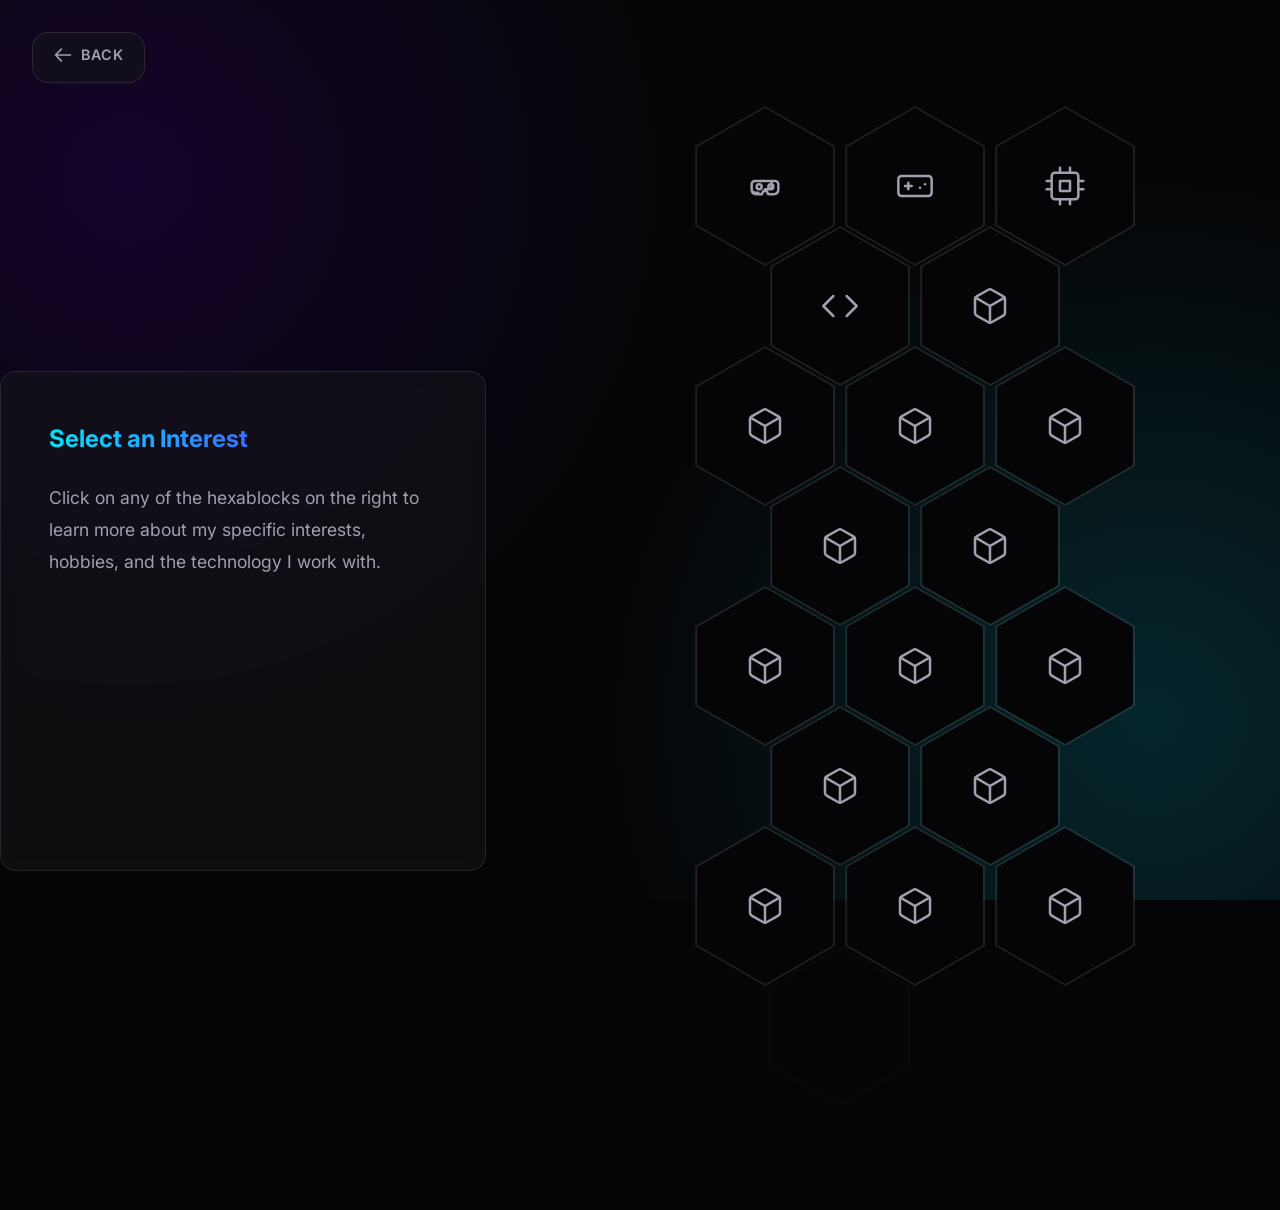
==== Assets/MoreAboutMe.html @ 66d1ec2c "A lot of work Done:  - Subpage code  - More about me page  - little tweaks to main page" ====
<!DOCTYPE html>
<html lang="en">

<head>
    <meta charset="UTF-8">
    <meta name="viewport" content="width=device-width, initial-scale=1.0">
    <title>More About Me | Matthew Klijnstra</title>
    <link rel="stylesheet" href="CSS/Global.CSS">
    <link rel="stylesheet" href="CSS/MoreAboutMe.CSS">
    <link rel="preconnect" href="https://fonts.googleapis.com">
    <link rel="preconnect" href="https://fonts.gstatic.com" crossorigin>
    <link href="https://fonts.googleapis.com/css2?family=Inter:wght@300;400;500;600;700;800&display=swap"
        rel="stylesheet">
</head>

<body>
    <!-- Minimal Nav/Back Button -->
    <nav id="back-nav" class="glass-panel">
        <a href="../index.html#about" class="back-link">
            <svg xmlns="http://www.w3.org/2000/svg" fill="none" viewBox="0 0 24 24" stroke="currentColor">
                <path stroke-linecap="round" stroke-linejoin="round" stroke-width="2" d="M10 19l-7-7m0 0l7-7m-7 7h18" />
            </svg>
            Back
        </a>
    </nav>

    <main class="hex-container section">

        <!-- Left Column: Details & Images -->
        <section class="details-panel glass-panel">
            <h1 id="interest-title" class="text-gradient">Select an Interest</h1>
            <p id="interest-desc" class="interest-description">
                Click on any of the hexablocks on the right to learn more about my specific interests, hobbies, and the
                technology I work with.
            </p>

            <!-- Dynamic Image Carousel -->
            <div id="image-carousel" class="carousel-container hidden">
                <div class="carousel-track" id="carousel-track">
                    <!-- Images injected securely via JS -->
                </div>

                <!-- Carousel Controls -->
                <button class="carousel-btn prev-btn" id="btn-prev" aria-label="Previous image">
                    <svg xmlns="http://www.w3.org/2000/svg" fill="none" viewBox="0 0 24 24" stroke="currentColor">
                        <path stroke-linecap="round" stroke-linejoin="round" stroke-width="2" d="M15 19l-7-7 7-7" />
                    </svg>
                </button>
                <button class="carousel-btn next-btn" id="btn-next" aria-label="Next image">
                    <svg xmlns="http://www.w3.org/2000/svg" fill="none" viewBox="0 0 24 24" stroke="currentColor">
                        <path stroke-linecap="round" stroke-linejoin="round" stroke-width="2" d="M9 5l7 7-7 7" />
                    </svg>
                </button>

                <!-- Indicators -->
                <div class="carousel-indicators" id="carousel-indicators">
                    <!-- Dots injected via JS -->
                </div>
            </div>
        </section>

        <!-- Right Column: Hexablock Grid -->
        <section class="hex-grid-wrapper">
            <div class="hex-grid">

                <!-- Hexagon 1: XR / VR -->
                <div class="hexagon hex-interactive" data-interest="xr">
                    <div class="hex-content">
                        <!-- VR Headset Icon -->
                        <svg xmlns="http://www.w3.org/2000/svg" width="40" height="40" viewBox="0 0 24 24" fill="none"
                            stroke="currentColor" stroke-width="1.5" stroke-linecap="round" stroke-linejoin="round">
                            <path
                                d="M4 14v-3a2 2 0 0 1 2-2h12a2 2 0 0 1 2 2v3m-16 0a2 2 0 0 0 2 2h2m-4-2c0 2 1 3 3 3h3l1-2h2l1 2h3c2 0 3-1 3-3m-4-2a2 2 0 0 1-2 2h-2m4-2v-3">
                            </path>
                            <circle cx="8.5" cy="12.5" r="1.5"></circle>
                            <circle cx="15.5" cy="12.5" r="1.5"></circle>
                        </svg>
                    </div>
                </div>

                <!-- Hexagon 2: Unity / Gaming -->
                <div class="hexagon hex-interactive" data-interest="gamedev">
                    <div class="hex-content">
                        <!-- Gamepad Icon -->
                        <svg xmlns="http://www.w3.org/2000/svg" width="40" height="40" viewBox="0 0 24 24" fill="none"
                            stroke="currentColor" stroke-width="1.5" stroke-linecap="round" stroke-linejoin="round">
                            <line x1="6" y1="12" x2="10" y2="12"></line>
                            <line x1="8" y1="10" x2="8" y2="14"></line>
                            <line x1="15" y1="13" x2="15.01" y2="13"></line>
                            <line x1="18" y1="11" x2="18.01" y2="11"></line>
                            <rect x="2" y="6" width="20" height="12" rx="2"></rect>
                        </svg>
                    </div>
                </div>

                <!-- Hexagon 3: Hardware -->
                <div class="hexagon hex-interactive" data-interest="hardware">
                    <div class="hex-content">
                        <!-- CPU Icon -->
                        <svg xmlns="http://www.w3.org/2000/svg" width="40" height="40" viewBox="0 0 24 24" fill="none"
                            stroke="currentColor" stroke-width="1.5" stroke-linecap="round" stroke-linejoin="round">
                            <rect x="4" y="4" width="16" height="16" rx="2" ry="2"></rect>
                            <rect x="9" y="9" width="6" height="6"></rect>
                            <line x1="9" y1="1" x2="9" y2="4"></line>
                            <line x1="15" y1="1" x2="15" y2="4"></line>
                            <line x1="9" y1="20" x2="9" y2="23"></line>
                            <line x1="15" y1="20" x2="15" y2="23"></line>
                            <line x1="20" y1="9" x2="23" y2="9"></line>
                            <line x1="20" y1="14" x2="23" y2="14"></line>
                            <line x1="1" y1="9" x2="4" y2="9"></line>
                            <line x1="1" y1="14" x2="4" y2="14"></line>
                        </svg>
                    </div>
                </div>

                <!-- Hexagon 4: Code/Web -->
                <div class="hexagon hex-interactive" data-interest="code">
                    <div class="hex-content">
                        <!-- Code Brackets Icon -->
                        <svg xmlns="http://www.w3.org/2000/svg" width="40" height="40" viewBox="0 0 24 24" fill="none"
                            stroke="currentColor" stroke-width="1.5" stroke-linecap="round" stroke-linejoin="round">
                            <polyline points="16 18 22 12 16 6"></polyline>
                            <polyline points="8 6 2 12 8 18"></polyline>
                        </svg>
                    </div>
                </div>

                <!-- Hexagon 5: 3D Art -->
                <div class="hexagon hex-interactive" data-interest="art3d">
                    <div class="hex-content">
                        <!-- Cube / 3D Icon -->
                        <svg xmlns="http://www.w3.org/2000/svg" width="40" height="40" viewBox="0 0 24 24" fill="none"
                            stroke="currentColor" stroke-width="1.5" stroke-linecap="round" stroke-linejoin="round">
                            <path
                                d="M21 16V8a2 2 0 0 0-1-1.73l-7-4a2 2 0 0 0-2 0l-7 4A2 2 0 0 0 3 8v8a2 2 0 0 0 1 1.73l7 4a2 2 0 0 0 2 0l7-4A2 2 0 0 0 21 16z">
                            </path>
                            <polyline points="3.27 6.96 12 12.01 20.73 6.96"></polyline>
                            <line x1="12" y1="22.08" x2="12" y2="12"></line>
                        </svg>
                    </div>
                </div>
                <!-- Hexagon 5: 3D Art -->
                <div class="hexagon hex-interactive" data-interest="art3d">
                    <div class="hex-content">
                        <!-- Cube / 3D Icon -->
                        <svg xmlns="http://www.w3.org/2000/svg" width="40" height="40" viewBox="0 0 24 24" fill="none"
                            stroke="currentColor" stroke-width="1.5" stroke-linecap="round" stroke-linejoin="round">
                            <path
                                d="M21 16V8a2 2 0 0 0-1-1.73l-7-4a2 2 0 0 0-2 0l-7 4A2 2 0 0 0 3 8v8a2 2 0 0 0 1 1.73l7 4a2 2 0 0 0 2 0l7-4A2 2 0 0 0 21 16z">
                            </path>
                            <polyline points="3.27 6.96 12 12.01 20.73 6.96"></polyline>
                            <line x1="12" y1="22.08" x2="12" y2="12"></line>
                        </svg>
                    </div>
                </div>
                <!-- Hexagon 5: 3D Art -->
                <div class="hexagon hex-interactive" data-interest="art3d">
                    <div class="hex-content">
                        <!-- Cube / 3D Icon -->
                        <svg xmlns="http://www.w3.org/2000/svg" width="40" height="40" viewBox="0 0 24 24" fill="none"
                            stroke="currentColor" stroke-width="1.5" stroke-linecap="round" stroke-linejoin="round">
                            <path
                                d="M21 16V8a2 2 0 0 0-1-1.73l-7-4a2 2 0 0 0-2 0l-7 4A2 2 0 0 0 3 8v8a2 2 0 0 0 1 1.73l7 4a2 2 0 0 0 2 0l7-4A2 2 0 0 0 21 16z">
                            </path>
                            <polyline points="3.27 6.96 12 12.01 20.73 6.96"></polyline>
                            <line x1="12" y1="22.08" x2="12" y2="12"></line>
                        </svg>
                    </div>
                </div>
                <!-- Hexagon 5: 3D Art -->
                <div class="hexagon hex-interactive" data-interest="art3d">
                    <div class="hex-content">
                        <!-- Cube / 3D Icon -->
                        <svg xmlns="http://www.w3.org/2000/svg" width="40" height="40" viewBox="0 0 24 24" fill="none"
                            stroke="currentColor" stroke-width="1.5" stroke-linecap="round" stroke-linejoin="round">
                            <path
                                d="M21 16V8a2 2 0 0 0-1-1.73l-7-4a2 2 0 0 0-2 0l-7 4A2 2 0 0 0 3 8v8a2 2 0 0 0 1 1.73l7 4a2 2 0 0 0 2 0l7-4A2 2 0 0 0 21 16z">
                            </path>
                            <polyline points="3.27 6.96 12 12.01 20.73 6.96"></polyline>
                            <line x1="12" y1="22.08" x2="12" y2="12"></line>
                        </svg>
                    </div>
                </div>
                <!-- Hexagon 5: 3D Art -->
                <div class="hexagon hex-interactive" data-interest="art3d">
                    <div class="hex-content">
                        <!-- Cube / 3D Icon -->
                        <svg xmlns="http://www.w3.org/2000/svg" width="40" height="40" viewBox="0 0 24 24" fill="none"
                            stroke="currentColor" stroke-width="1.5" stroke-linecap="round" stroke-linejoin="round">
                            <path
                                d="M21 16V8a2 2 0 0 0-1-1.73l-7-4a2 2 0 0 0-2 0l-7 4A2 2 0 0 0 3 8v8a2 2 0 0 0 1 1.73l7 4a2 2 0 0 0 2 0l7-4A2 2 0 0 0 21 16z">
                            </path>
                            <polyline points="3.27 6.96 12 12.01 20.73 6.96"></polyline>
                            <line x1="12" y1="22.08" x2="12" y2="12"></line>
                        </svg>
                    </div>
                </div>
                <!-- Hexagon 5: 3D Art -->
                <div class="hexagon hex-interactive" data-interest="art3d">
                    <div class="hex-content">
                        <!-- Cube / 3D Icon -->
                        <svg xmlns="http://www.w3.org/2000/svg" width="40" height="40" viewBox="0 0 24 24" fill="none"
                            stroke="currentColor" stroke-width="1.5" stroke-linecap="round" stroke-linejoin="round">
                            <path
                                d="M21 16V8a2 2 0 0 0-1-1.73l-7-4a2 2 0 0 0-2 0l-7 4A2 2 0 0 0 3 8v8a2 2 0 0 0 1 1.73l7 4a2 2 0 0 0 2 0l7-4A2 2 0 0 0 21 16z">
                            </path>
                            <polyline points="3.27 6.96 12 12.01 20.73 6.96"></polyline>
                            <line x1="12" y1="22.08" x2="12" y2="12"></line>
                        </svg>
                    </div>
                </div>
                <!-- Hexagon 5: 3D Art -->
                <div class="hexagon hex-interactive" data-interest="art3d">
                    <div class="hex-content">
                        <!-- Cube / 3D Icon -->
                        <svg xmlns="http://www.w3.org/2000/svg" width="40" height="40" viewBox="0 0 24 24" fill="none"
                            stroke="currentColor" stroke-width="1.5" stroke-linecap="round" stroke-linejoin="round">
                            <path
                                d="M21 16V8a2 2 0 0 0-1-1.73l-7-4a2 2 0 0 0-2 0l-7 4A2 2 0 0 0 3 8v8a2 2 0 0 0 1 1.73l7 4a2 2 0 0 0 2 0l7-4A2 2 0 0 0 21 16z">
                            </path>
                            <polyline points="3.27 6.96 12 12.01 20.73 6.96"></polyline>
                            <line x1="12" y1="22.08" x2="12" y2="12"></line>
                        </svg>
                    </div>
                </div>
                <!-- Hexagon 5: 3D Art -->
                <div class="hexagon hex-interactive" data-interest="art3d">
                    <div class="hex-content">
                        <!-- Cube / 3D Icon -->
                        <svg xmlns="http://www.w3.org/2000/svg" width="40" height="40" viewBox="0 0 24 24" fill="none"
                            stroke="currentColor" stroke-width="1.5" stroke-linecap="round" stroke-linejoin="round">
                            <path
                                d="M21 16V8a2 2 0 0 0-1-1.73l-7-4a2 2 0 0 0-2 0l-7 4A2 2 0 0 0 3 8v8a2 2 0 0 0 1 1.73l7 4a2 2 0 0 0 2 0l7-4A2 2 0 0 0 21 16z">
                            </path>
                            <polyline points="3.27 6.96 12 12.01 20.73 6.96"></polyline>
                            <line x1="12" y1="22.08" x2="12" y2="12"></line>
                        </svg>
                    </div>
                </div>
                <!-- Hexagon 5: 3D Art -->
                <div class="hexagon hex-interactive" data-interest="art3d">
                    <div class="hex-content">
                        <!-- Cube / 3D Icon -->
                        <svg xmlns="http://www.w3.org/2000/svg" width="40" height="40" viewBox="0 0 24 24" fill="none"
                            stroke="currentColor" stroke-width="1.5" stroke-linecap="round" stroke-linejoin="round">
                            <path
                                d="M21 16V8a2 2 0 0 0-1-1.73l-7-4a2 2 0 0 0-2 0l-7 4A2 2 0 0 0 3 8v8a2 2 0 0 0 1 1.73l7 4a2 2 0 0 0 2 0l7-4A2 2 0 0 0 21 16z">
                            </path>
                            <polyline points="3.27 6.96 12 12.01 20.73 6.96"></polyline>
                            <line x1="12" y1="22.08" x2="12" y2="12"></line>
                        </svg>
                    </div>
                </div>
                <!-- Hexagon 5: 3D Art -->
                <div class="hexagon hex-interactive" data-interest="art3d">
                    <div class="hex-content">
                        <!-- Cube / 3D Icon -->
                        <svg xmlns="http://www.w3.org/2000/svg" width="40" height="40" viewBox="0 0 24 24" fill="none"
                            stroke="currentColor" stroke-width="1.5" stroke-linecap="round" stroke-linejoin="round">
                            <path
                                d="M21 16V8a2 2 0 0 0-1-1.73l-7-4a2 2 0 0 0-2 0l-7 4A2 2 0 0 0 3 8v8a2 2 0 0 0 1 1.73l7 4a2 2 0 0 0 2 0l7-4A2 2 0 0 0 21 16z">
                            </path>
                            <polyline points="3.27 6.96 12 12.01 20.73 6.96"></polyline>
                            <line x1="12" y1="22.08" x2="12" y2="12"></line>
                        </svg>
                    </div>
                </div>
                <!-- Hexagon 5: 3D Art -->
                <div class="hexagon hex-interactive" data-interest="art3d">
                    <div class="hex-content">
                        <!-- Cube / 3D Icon -->
                        <svg xmlns="http://www.w3.org/2000/svg" width="40" height="40" viewBox="0 0 24 24" fill="none"
                            stroke="currentColor" stroke-width="1.5" stroke-linecap="round" stroke-linejoin="round">
                            <path
                                d="M21 16V8a2 2 0 0 0-1-1.73l-7-4a2 2 0 0 0-2 0l-7 4A2 2 0 0 0 3 8v8a2 2 0 0 0 1 1.73l7 4a2 2 0 0 0 2 0l7-4A2 2 0 0 0 21 16z">
                            </path>
                            <polyline points="3.27 6.96 12 12.01 20.73 6.96"></polyline>
                            <line x1="12" y1="22.08" x2="12" y2="12"></line>
                        </svg>
                    </div>
                </div>
                <!-- Hexagon 5: 3D Art -->
                <div class="hexagon hex-interactive" data-interest="art3d">
                    <div class="hex-content">
                        <!-- Cube / 3D Icon -->
                        <svg xmlns="http://www.w3.org/2000/svg" width="40" height="40" viewBox="0 0 24 24" fill="none"
                            stroke="currentColor" stroke-width="1.5" stroke-linecap="round" stroke-linejoin="round">
                            <path
                                d="M21 16V8a2 2 0 0 0-1-1.73l-7-4a2 2 0 0 0-2 0l-7 4A2 2 0 0 0 3 8v8a2 2 0 0 0 1 1.73l7 4a2 2 0 0 0 2 0l7-4A2 2 0 0 0 21 16z">
                            </path>
                            <polyline points="3.27 6.96 12 12.01 20.73 6.96"></polyline>
                            <line x1="12" y1="22.08" x2="12" y2="12"></line>
                        </svg>
                    </div>
                </div>
                <!-- Hexagon 5: 3D Art -->
                <div class="hexagon hex-interactive" data-interest="art3d">
                    <div class="hex-content">
                        <!-- Cube / 3D Icon -->
                        <svg xmlns="http://www.w3.org/2000/svg" width="40" height="40" viewBox="0 0 24 24" fill="none"
                            stroke="currentColor" stroke-width="1.5" stroke-linecap="round" stroke-linejoin="round">
                            <path
                                d="M21 16V8a2 2 0 0 0-1-1.73l-7-4a2 2 0 0 0-2 0l-7 4A2 2 0 0 0 3 8v8a2 2 0 0 0 1 1.73l7 4a2 2 0 0 0 2 0l7-4A2 2 0 0 0 21 16z">
                            </path>
                            <polyline points="3.27 6.96 12 12.01 20.73 6.96"></polyline>
                            <line x1="12" y1="22.08" x2="12" y2="12"></line>
                        </svg>
                    </div>
                </div>
                <!-- Hexagon 5: 3D Art -->
                <div class="hexagon hex-interactive" data-interest="art3d">
                    <div class="hex-content">
                        <!-- Cube / 3D Icon -->
                        <svg xmlns="http://www.w3.org/2000/svg" width="40" height="40" viewBox="0 0 24 24" fill="none"
                            stroke="currentColor" stroke-width="1.5" stroke-linecap="round" stroke-linejoin="round">
                            <path
                                d="M21 16V8a2 2 0 0 0-1-1.73l-7-4a2 2 0 0 0-2 0l-7 4A2 2 0 0 0 3 8v8a2 2 0 0 0 1 1.73l7 4a2 2 0 0 0 2 0l7-4A2 2 0 0 0 21 16z">
                            </path>
                            <polyline points="3.27 6.96 12 12.01 20.73 6.96"></polyline>
                            <line x1="12" y1="22.08" x2="12" y2="12"></line>
                        </svg>
                    </div>
                </div>



                <!-- Hexagon center decoration (non-interactive) -->
                <div class="hexagon hex-decorative">
                    <!-- Blank center or subtle glow -->
                </div>

            </div>
        </section>

    </main>

    <script src="JS/MoreAboutMe.JS" defer></script>
</body>

</html>
---- Assets/CSS/Global.CSS ----
/* Global.CSS - Design System & Base Styles */
/* Core Identity: Modern, Sleek, Tech-forward, XR-inspired */

:root {
    /* -- Color Palette -- */
    /* Base Colors */
    --color-bg-deep: #050507;
    /* Deepest black/navy */
    --color-bg-panel: rgba(20, 20, 25, 0.6);
    /* Glassy panel background */

    /* Text Colors */
    --color-text-primary: #ffffff;
    --color-text-secondary: #a0a0b0;
    --color-text-muted: #505060;

    /* Accents - Neon Gradients */
    --color-accent-primary: #7000ff;
    /* Electric Purple */
    --color-accent-secondary: #00e5ff;
    /* Cyan */
    --color-accent-tertiary: #ff0055;
    /* Neon Pink */

    /* Gradients */
    --gradient-main: linear-gradient(135deg, var(--color-bg-deep) 0%, #0a0a12 100%);
    --gradient-neon-mesh: radial-gradient(circle at 10% 20%, rgba(112, 0, 255, 0.15) 0%, transparent 40%),
        radial-gradient(circle at 90% 80%, rgba(0, 229, 255, 0.15) 0%, transparent 40%);
    --gradient-glass: linear-gradient(180deg, rgba(255, 255, 255, 0.05) 0%, rgba(255, 255, 255, 0.01) 100%);

    /* -- Typography -- */
    --font-family-main: 'Inter', system-ui, -apple-system, sans-serif;
    --font-size-base: 16px;
    --font-size-h1: 4rem;
    --font-size-h2: 2.5rem;
    --font-size-h3: 1.5rem;

    /* -- Spacing & Layout -- */
    --spacing-unit: 8px;
    --nav-width: 80px;
    /* Minimal side nav width */

    /* -- Effects -- */
    --blur-glass: 12px;
    --border-glass: 1px solid rgba(255, 255, 255, 0.1);
    --shadow-glow: 0 0 20px rgba(112, 0, 255, 0.2);
    --transition-smooth: all 0.4s cubic-bezier(0.16, 1, 0.3, 1);
}

/* -- Reset & Base -- */
* {
    box-sizing: border-box;
    margin: 0;
    padding: 0;
}

html {
    scroll-behavior: smooth;
}

body {
    font-family: var(--font-family-main);
    background-color: var(--color-bg-deep);
    background-image: var(--gradient-neon-mesh);
    background-attachment: fixed;
    /* Parallax-like fixed background */
    color: var(--color-text-primary);
    line-height: 1.6;
    font-size: var(--font-size-base);
    overflow-x: hidden;
    min-height: 100vh;
}

a {
    text-decoration: none;
    color: inherit;
    transition: var(--transition-smooth);
}

ul {
    list-style: none;
}

/* -- Utilities -- */
.glass-panel {
    background: var(--color-bg-panel);
    backdrop-filter: blur(var(--blur-glass));
    -webkit-backdrop-filter: blur(var(--blur-glass));
    border: var(--border-glass);
    border-radius: 16px;
}

.text-gradient {
    background: linear-gradient(90deg, var(--color-accent-secondary), var(--color-accent-primary));
    -webkit-background-clip: text;
    -webkit-text-fill-color: transparent;
    background-clip: text;
}

/* -- Layout & Navigation -- */
#side-nav {
    position: fixed;
    top: 50%;
    left: var(--spacing-unit);
    transform: translateY(-50%);
    width: var(--nav-width);
    height: auto;
    padding: 2rem 0;
    display: flex;
    flex-direction: column;
    align-items: center;
    z-index: 100;
}

.nav-links {
    display: flex;
    flex-direction: column;
    gap: 2rem;
    position: relative;
}

.nav-links li {
    writing-mode: vertical-rl;
    text-orientation: mixed;
    transform: rotate(180deg);
}

.nav-links a {
    font-size: 0.9rem;
    color: var(--color-text-secondary);
    font-weight: 500;
    padding: 10px 5px;
    letter-spacing: 1px;
    opacity: 0.7;
    transition: all 0.3s ease;
}

.nav-links a:hover,
.nav-links li.active a {
    color: var(--color-accent-secondary);
    opacity: 1;
    text-shadow: 0 0 10px rgba(0, 229, 255, 0.5);
}

#main-content {
    margin-left: calc(var(--nav-width) + 2rem);
    padding: 0 2rem;
    min-height: 100vh;
}

.section {
    min-height: 100vh;
    display: flex;
    flex-direction: column;
    justify-content: center;
    padding: 4rem 0;
}

.hero-title {
    font-size: var(--font-size-h1);
    font-weight: 800;
    letter-spacing: -2px;
    margin-bottom: 1rem;
}

.section-title {
    font-size: var(--font-size-h2);
    font-weight: 700;
    margin-bottom: 3rem;
}

/* -- Buttons & Interactive Elements -- */
.cta-button {
    display: inline-block;
    padding: 12px 32px;
    background: transparent;
    border: 1px solid var(--color-accent-secondary);
    color: var(--color-accent-secondary);
    font-weight: 600;
    text-transform: uppercase;
    letter-spacing: 2px;
    border-radius: 4px;
    position: relative;
    overflow: hidden;
    transition: all 0.3s ease;
    text-shadow: 0 0 5px rgba(0, 229, 255, 0.4);
    box-shadow: 0 0 10px rgba(0, 229, 255, 0.1);
    text-decoration: none;
}

.cta-button:hover {
    background: rgba(0, 229, 255, 0.1);
    box-shadow: 0 0 20px rgba(0, 229, 255, 0.4);
    border-color: var(--color-accent-secondary);
    color: #fff;
    text-shadow: 0 0 8px rgba(255, 255, 255, 0.8);
    transform: translateY(-2px);
}

/* -- Minimal Back Nav (Shared) -- */
#back-nav {
    position: fixed;
    top: 2rem;
    left: 2rem;
    padding: 10px 20px;
    z-index: 100;
    transition: var(--transition-smooth);
}

.back-link {
    display: inline-flex;
    align-items: center;
    gap: 0.5rem;
    font-size: 0.9rem;
    font-weight: 600;
    color: var(--color-text-secondary);
    text-transform: uppercase;
    letter-spacing: 1px;
}

.back-link svg {
    width: 20px;
    height: 20px;
    transition: transform 0.3s ease;
}

#back-nav:hover {
    border-color: rgba(112, 0, 255, 0.4);
    box-shadow: 0 0 15px rgba(112, 0, 255, 0.2);
}

.back-link:hover {
    color: var(--color-accent-secondary);
    text-shadow: 0 0 8px rgba(0, 229, 255, 0.5);
}

.back-link:hover svg {
    transform: translateX(-4px);
}

/* -- Floating Action Button -- */
.floating-btn {
    position: fixed;
    bottom: 2rem;
    right: 2rem;
    background: rgba(10, 10, 15, 0.7);
    backdrop-filter: blur(10px);
    -webkit-backdrop-filter: blur(10px);
    border: 1px solid rgba(255, 255, 255, 0.1);
    border-radius: 50px;
    padding: 0.8rem 1.5rem;
    display: flex;
    align-items: center;
    gap: 0.5rem;
    color: var(--color-text-secondary);
    font-weight: 600;
    text-decoration: none;
    z-index: 900;
    box-shadow: 0 5px 15px rgba(0, 0, 0, 0.4);
    transition: all 0.3s cubic-bezier(0.175, 0.885, 0.32, 1.275);
}

.floating-btn svg {
    width: 20px;
    height: 20px;
    transition: transform 0.3s ease;
}

.floating-btn:hover {
    background: rgba(112, 0, 255, 0.1);
    border-color: rgba(112, 0, 255, 0.5);
    color: #fff;
    transform: translateY(-5px);
    box-shadow: 0 10px 25px rgba(112, 0, 255, 0.3);
}

.floating-btn:hover svg {
    color: var(--color-accent-primary);
    transform: rotate(360deg);
}
---- Assets/CSS/MoreAboutMe.CSS ----
/* MoreAboutMe.CSS - Specific styles for the More About Me page */

/* -- Page Layout -- */
.hex-container {
    padding-top: 6rem;
    max-width: 1400px;
    margin: 0 auto;
    display: grid;
    grid-template-columns: 1fr 1.5fr;
    gap: 4rem;
    align-items: center;
    min-height: 80vh;
}

/* -- Left Column: Details Panel & Carousel -- */
.details-panel {
    padding: 3rem;
    display: flex;
    flex-direction: column;
    gap: 1.5rem;
    animation: fadeInLeft 0.8s ease forwards;
    min-height: 500px;
}

@keyframes fadeInLeft {
    from {
        opacity: 0;
        transform: translateX(-30px);
    }

    to {
        opacity: 1;
        transform: translateX(0);
    }
}

.interest-description {
    color: var(--color-text-secondary);
    font-size: 1.1rem;
    line-height: 1.8;
    margin-bottom: 2rem;
}

/* Carousel Styles */
.carousel-container {
    position: relative;
    width: 100%;
    aspect-ratio: 16/9;
    border-radius: 12px;
    overflow: hidden;
    background: rgba(0, 0, 0, 0.4);
    border: 1px solid rgba(255, 255, 255, 0.05);
    box-shadow: 0 10px 30px rgba(0, 0, 0, 0.3);
    transition: opacity 0.5s ease;
}

.carousel-container.hidden {
    opacity: 0;
    pointer-events: none;
    position: absolute;
    /* Take out of flow when hidden so text doesn't look weird */
    visibility: hidden;
}

.carousel-track {
    display: flex;
    transition: transform 0.5s cubic-bezier(0.25, 1, 0.5, 1);
    height: 100%;
}

.carousel-image {
    width: 100%;
    height: 100%;
    object-fit: cover;
    flex-shrink: 0;
}

.carousel-btn {
    position: absolute;
    top: 50%;
    transform: translateY(-50%);
    background: rgba(10, 10, 15, 0.6);
    backdrop-filter: blur(5px);
    border: 1px solid rgba(255, 255, 255, 0.1);
    color: #fff;
    width: 40px;
    height: 40px;
    border-radius: 50%;
    display: flex;
    justify-content: center;
    align-items: center;
    cursor: pointer;
    transition: all 0.3s ease;
    z-index: 10;
}

.carousel-btn:hover {
    background: rgba(112, 0, 255, 0.4);
    border-color: rgba(112, 0, 255, 0.8);
    box-shadow: 0 0 15px rgba(112, 0, 255, 0.4);
}

.carousel-btn svg {
    width: 20px;
    height: 20px;
}

.prev-btn {
    left: 10px;
}

.next-btn {
    right: 10px;
}

.carousel-indicators {
    position: absolute;
    bottom: 15px;
    left: 50%;
    transform: translateX(-50%);
    display: flex;
    gap: 8px;
    z-index: 10;
}

.indicator-dot {
    width: 8px;
    height: 8px;
    border-radius: 50%;
    background: rgba(255, 255, 255, 0.3);
    cursor: pointer;
    transition: all 0.3s ease;
}

.indicator-dot.active {
    background: var(--color-accent-secondary);
    box-shadow: 0 0 10px var(--color-accent-secondary);
    transform: scale(1.3);
}

/* -- Right Column: Hexablock Grid -- */
.hex-grid-wrapper {
    display: flex;
    justify-content: center;
    align-items: center;
    animation: fadeInRight 0.8s ease forwards;
    animation-delay: 0.2s;
    opacity: 0;
}

@keyframes fadeInRight {
    from {
        opacity: 0;
        transform: translateX(30px);
    }

    to {
        opacity: 1;
        transform: translateX(0);
    }
}

.hex-grid {
    display: flex;
    flex-wrap: wrap;
    width: 450px;
    /* 3 blocks per row * 150px space */
    justify-content: flex-start;
    align-content: flex-start;
    padding-top: 10px;
    /* Buffer */
    padding-bottom: 40px;
    margin: 0 auto;
}

/* Hexagon Base Styles */
.hexagon {
    width: 140px;
    height: 160px;
    background: rgba(20, 20, 25, 0.8);
    backdrop-filter: blur(10px);
    margin: -40px 5px 0 5px;
    /* Negative margin pulls them up to interlock */
    clip-path: polygon(50% 0%, 100% 25%, 100% 75%, 50% 100%, 0% 75%, 0% 25%);
    display: flex;
    justify-content: center;
    align-items: center;
    position: relative;
    transition: all 0.4s cubic-bezier(0.175, 0.885, 0.32, 1.275);
    cursor: pointer;
}

/* Ensure the first row doesn't get clipped by the negative top margin */
.hexagon:nth-child(1),
.hexagon:nth-child(2),
.hexagon:nth-child(3) {
    margin-top: 0;
}

/* 3-2-3-2 Interlocking Honeycomb Math */
/* Every 4th item (start of the 2-item row) gets pushed right by half a hexagon width + margin (75px) */
.hexagon:nth-child(5n + 4) {
    margin-left: 80px;
    /* 75px offset + 5px base margin */
}

/* Simulated Hex Border Gradient */
.hexagon::before {
    content: '';
    position: absolute;
    top: 2px;
    left: 2px;
    right: 2px;
    bottom: 2px;
    background: var(--color-bg-deep);
    /* Inner color matching site background */
    clip-path: polygon(50% 0%, 100% 25%, 100% 75%, 50% 100%, 0% 75%, 0% 25%);
    z-index: -1;
    transition: all 0.4s ease;
}

/* Hover & Interactive States */
.hex-interactive {
    background: rgba(255, 255, 255, 0.1);
}

.hex-interactive:hover {
    transform: scale(1.1);
    z-index: 10;
    background: linear-gradient(135deg, var(--color-accent-secondary), var(--color-accent-primary));
    box-shadow: 0 0 30px rgba(0, 229, 255, 0.4);
}

.hex-interactive.active {
    transform: scale(1.15);
    z-index: 20;
    background: linear-gradient(135deg, var(--color-accent-primary), var(--color-accent-tertiary));
}

.hex-interactive:hover::before,
.hex-interactive.active::before {
    background: rgba(10, 10, 15, 0.9);
    /* Slightly darken inner to make border pop */
    top: 3px;
    left: 3px;
    right: 3px;
    bottom: 3px;
}

.hex-content {
    color: var(--color-text-secondary);
    transition: all 0.3s ease;
    display: flex;
    justify-content: center;
    align-items: center;
}

.hex-interactive:hover .hex-content,
.hex-interactive.active .hex-content {
    color: #fff;
    filter: drop-shadow(0 0 8px rgba(255, 255, 255, 0.8));
    transform: scale(1.15);
}

.hex-decorative {
    background: rgba(255, 255, 255, 0.02);
    cursor: default;
}


/* -- Responsive -- */
@media (max-width: 1200px) {
    .hex-container {
        grid-template-columns: 1fr;
        gap: 3rem;
    }

    .hex-grid-wrapper {
        order: -1;
        /* Put hexes on top on small screens */
    }
}

@media (max-width: 768px) {
    .hex-container {
        padding-top: 4rem;
        padding-left: 1rem;
        padding-right: 1rem;
    }

    .details-panel {
        padding: 2rem 1.5rem;
    }

    /* Shrink the hex grid on mobile */
    .hex-grid {
        width: 226px;
        /* Forces exactly 2 per row (2 * 113 = 226) */
    }

    .hexagon {
        width: 105px;
        height: 120px;
        margin: -30px 4px 0 4px;
        /* Pull up 1/4 of 120px */
    }

    /* Reset desktop first-row margins */
    .hexagon:nth-child(3) {
        margin-top: -30px;
    }

    .hexagon:nth-child(1),
    .hexagon:nth-child(2) {
        margin-top: 0;
    }

    /* Reset desktop nth-child margins */
    .hexagon:nth-child(5n + 4) {
        margin-left: 4px;
        /* Reset to base */
    }

    /* Apply mobile 2-1-2-1 Interlocking Honeycomb Math */
    /* Cycle is 3 items. Every 3rd item is the start of the 1-item row. */
    .hexagon:nth-child(3n + 3) {
        margin-left: 60.5px;
        /* Half of 113px space (56.5px) + 4px base margin */
    }

    .hex-content svg {
        width: 30px;
        height: 30px;
    }
}
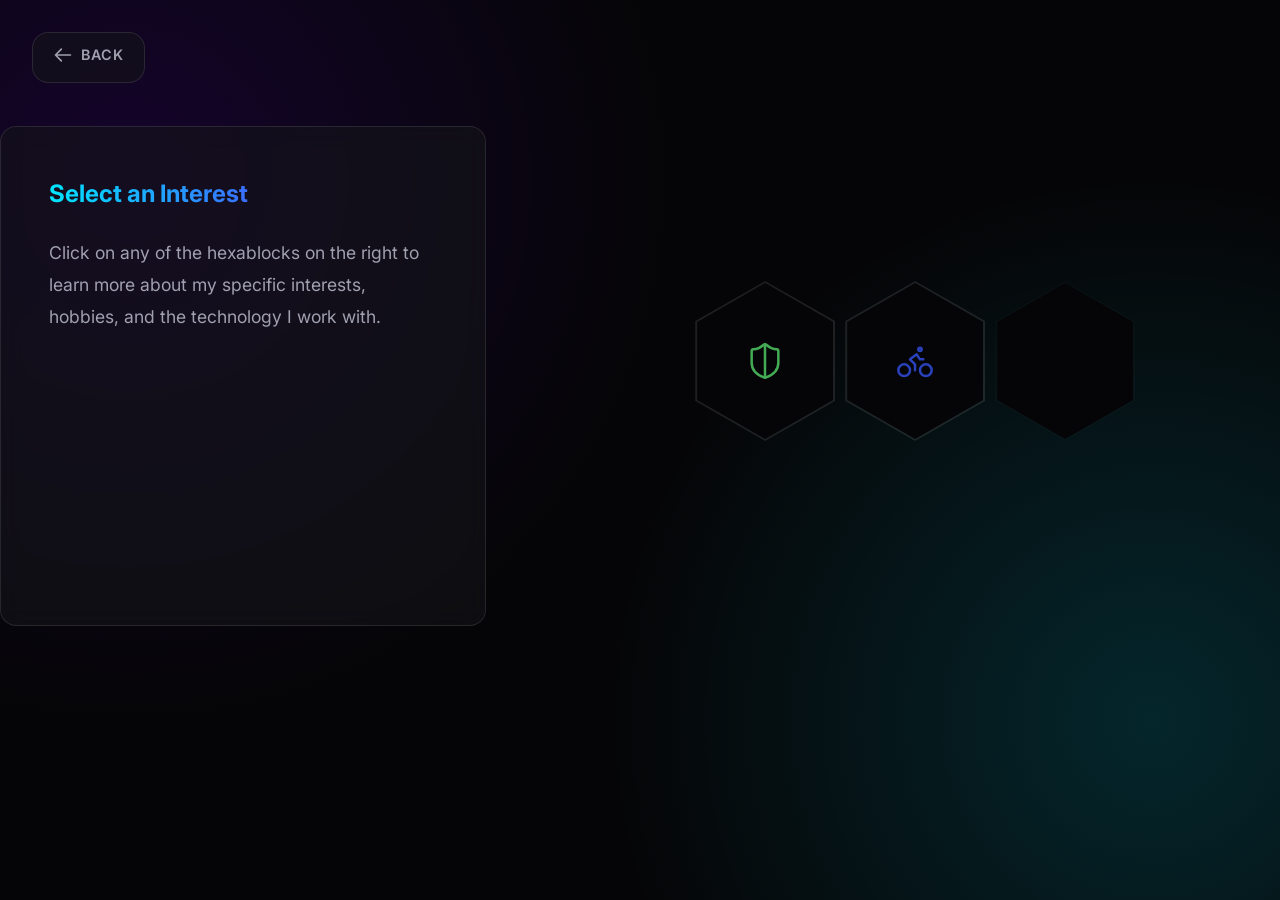
==== commit 8e86050c: "Selfdefense work and readme feature added Done:  - added some things for the more about me page  - a" ====
--- a/Assets/MoreAboutMe.html
+++ b/Assets/MoreAboutMe.html
@@ -63,261 +63,30 @@
         <section class="hex-grid-wrapper">
             <div class="hex-grid">
 
-                <!-- Hexagon 1: XR / VR -->
-                <div class="hexagon hex-interactive" data-interest="xr">
+                <!-- Hexagon 1: Selfdefense -->
+                <div class="hexagon hex-interactive" data-interest="selfdefense">
                     <div class="hex-content">
-                        <!-- VR Headset Icon -->
+                        <!-- Karate Gi Icon -->
                         <svg xmlns="http://www.w3.org/2000/svg" width="40" height="40" viewBox="0 0 24 24" fill="none"
-                            stroke="currentColor" stroke-width="1.5" stroke-linecap="round" stroke-linejoin="round">
+                            stroke="#44ab55" stroke-width="1.5" stroke-linecap="round" stroke-linejoin="round">
                             <path
-                                d="M4 14v-3a2 2 0 0 1 2-2h12a2 2 0 0 1 2 2v3m-16 0a2 2 0 0 0 2 2h2m-4-2c0 2 1 3 3 3h3l1-2h2l1 2h3c2 0 3-1 3-3m-4-2a2 2 0 0 1-2 2h-2m4-2v-3">
-                            </path>
-                            <circle cx="8.5" cy="12.5" r="1.5"></circle>
-                            <circle cx="15.5" cy="12.5" r="1.5"></circle>
+                                d="M20 13c0 5-3.5 7.5-7.66 8.95a1 1 0 0 1-.67-.01C7.5 20.5 4 18 4 13V6a1 1 0 0 1 1-1c2 0 4.5-1.2 6.24-2.72a1.17 1.17 0 0 1 1.52 0C14.51 3.81 17 5 19 5a1 1 0 0 1 1 1z" />
+                            <path d="M12 22V2" />
                         </svg>
                     </div>
                 </div>
 
-                <!-- Hexagon 2: Unity / Gaming -->
-                <div class="hexagon hex-interactive" data-interest="gamedev">
+                <!-- Hexagon 2: Cycling -->
+                <div class="hexagon hex-interactive" data-interest="cycling">
                     <div class="hex-content">
-                        <!-- Gamepad Icon -->
+                        <!-- Bike Icon -->
                         <svg xmlns="http://www.w3.org/2000/svg" width="40" height="40" viewBox="0 0 24 24" fill="none"
-                            stroke="currentColor" stroke-width="1.5" stroke-linecap="round" stroke-linejoin="round">
-                            <line x1="6" y1="12" x2="10" y2="12"></line>
-                            <line x1="8" y1="10" x2="8" y2="14"></line>
-                            <line x1="15" y1="13" x2="15.01" y2="13"></line>
-                            <line x1="18" y1="11" x2="18.01" y2="11"></line>
-                            <rect x="2" y="6" width="20" height="12" rx="2"></rect>
-                        </svg>
-                    </div>
-                </div>
-
-                <!-- Hexagon 3: Hardware -->
-                <div class="hexagon hex-interactive" data-interest="hardware">
-                    <div class="hex-content">
-                        <!-- CPU Icon -->
-                        <svg xmlns="http://www.w3.org/2000/svg" width="40" height="40" viewBox="0 0 24 24" fill="none"
-                            stroke="currentColor" stroke-width="1.5" stroke-linecap="round" stroke-linejoin="round">
-                            <rect x="4" y="4" width="16" height="16" rx="2" ry="2"></rect>
-                            <rect x="9" y="9" width="6" height="6"></rect>
-                            <line x1="9" y1="1" x2="9" y2="4"></line>
-                            <line x1="15" y1="1" x2="15" y2="4"></line>
-                            <line x1="9" y1="20" x2="9" y2="23"></line>
-                            <line x1="15" y1="20" x2="15" y2="23"></line>
-                            <line x1="20" y1="9" x2="23" y2="9"></line>
-                            <line x1="20" y1="14" x2="23" y2="14"></line>
-                            <line x1="1" y1="9" x2="4" y2="9"></line>
-                            <line x1="1" y1="14" x2="4" y2="14"></line>
-                        </svg>
-                    </div>
-                </div>
-
-                <!-- Hexagon 4: Code/Web -->
-                <div class="hexagon hex-interactive" data-interest="code">
-                    <div class="hex-content">
-                        <!-- Code Brackets Icon -->
-                        <svg xmlns="http://www.w3.org/2000/svg" width="40" height="40" viewBox="0 0 24 24" fill="none"
-                            stroke="currentColor" stroke-width="1.5" stroke-linecap="round" stroke-linejoin="round">
-                            <polyline points="16 18 22 12 16 6"></polyline>
-                            <polyline points="8 6 2 12 8 18"></polyline>
-                        </svg>
-                    </div>
-                </div>
-
-                <!-- Hexagon 5: 3D Art -->
-                <div class="hexagon hex-interactive" data-interest="art3d">
-                    <div class="hex-content">
-                        <!-- Cube / 3D Icon -->
-                        <svg xmlns="http://www.w3.org/2000/svg" width="40" height="40" viewBox="0 0 24 24" fill="none"
-                            stroke="currentColor" stroke-width="1.5" stroke-linecap="round" stroke-linejoin="round">
-                            <path
-                                d="M21 16V8a2 2 0 0 0-1-1.73l-7-4a2 2 0 0 0-2 0l-7 4A2 2 0 0 0 3 8v8a2 2 0 0 0 1 1.73l7 4a2 2 0 0 0 2 0l7-4A2 2 0 0 0 21 16z">
-                            </path>
-                            <polyline points="3.27 6.96 12 12.01 20.73 6.96"></polyline>
-                            <line x1="12" y1="22.08" x2="12" y2="12"></line>
-                        </svg>
-                    </div>
-                </div>
-                <!-- Hexagon 5: 3D Art -->
-                <div class="hexagon hex-interactive" data-interest="art3d">
-                    <div class="hex-content">
-                        <!-- Cube / 3D Icon -->
-                        <svg xmlns="http://www.w3.org/2000/svg" width="40" height="40" viewBox="0 0 24 24" fill="none"
-                            stroke="currentColor" stroke-width="1.5" stroke-linecap="round" stroke-linejoin="round">
-                            <path
-                                d="M21 16V8a2 2 0 0 0-1-1.73l-7-4a2 2 0 0 0-2 0l-7 4A2 2 0 0 0 3 8v8a2 2 0 0 0 1 1.73l7 4a2 2 0 0 0 2 0l7-4A2 2 0 0 0 21 16z">
-                            </path>
-                            <polyline points="3.27 6.96 12 12.01 20.73 6.96"></polyline>
-                            <line x1="12" y1="22.08" x2="12" y2="12"></line>
-                        </svg>
-                    </div>
-                </div>
-                <!-- Hexagon 5: 3D Art -->
-                <div class="hexagon hex-interactive" data-interest="art3d">
-                    <div class="hex-content">
-                        <!-- Cube / 3D Icon -->
-                        <svg xmlns="http://www.w3.org/2000/svg" width="40" height="40" viewBox="0 0 24 24" fill="none"
-                            stroke="currentColor" stroke-width="1.5" stroke-linecap="round" stroke-linejoin="round">
-                            <path
-                                d="M21 16V8a2 2 0 0 0-1-1.73l-7-4a2 2 0 0 0-2 0l-7 4A2 2 0 0 0 3 8v8a2 2 0 0 0 1 1.73l7 4a2 2 0 0 0 2 0l7-4A2 2 0 0 0 21 16z">
-                            </path>
-                            <polyline points="3.27 6.96 12 12.01 20.73 6.96"></polyline>
-                            <line x1="12" y1="22.08" x2="12" y2="12"></line>
-                        </svg>
-                    </div>
-                </div>
-                <!-- Hexagon 5: 3D Art -->
-                <div class="hexagon hex-interactive" data-interest="art3d">
-                    <div class="hex-content">
-                        <!-- Cube / 3D Icon -->
-                        <svg xmlns="http://www.w3.org/2000/svg" width="40" height="40" viewBox="0 0 24 24" fill="none"
-                            stroke="currentColor" stroke-width="1.5" stroke-linecap="round" stroke-linejoin="round">
-                            <path
-                                d="M21 16V8a2 2 0 0 0-1-1.73l-7-4a2 2 0 0 0-2 0l-7 4A2 2 0 0 0 3 8v8a2 2 0 0 0 1 1.73l7 4a2 2 0 0 0 2 0l7-4A2 2 0 0 0 21 16z">
-                            </path>
-                            <polyline points="3.27 6.96 12 12.01 20.73 6.96"></polyline>
-                            <line x1="12" y1="22.08" x2="12" y2="12"></line>
-                        </svg>
-                    </div>
-                </div>
-                <!-- Hexagon 5: 3D Art -->
-                <div class="hexagon hex-interactive" data-interest="art3d">
-                    <div class="hex-content">
-                        <!-- Cube / 3D Icon -->
-                        <svg xmlns="http://www.w3.org/2000/svg" width="40" height="40" viewBox="0 0 24 24" fill="none"
-                            stroke="currentColor" stroke-width="1.5" stroke-linecap="round" stroke-linejoin="round">
-                            <path
-                                d="M21 16V8a2 2 0 0 0-1-1.73l-7-4a2 2 0 0 0-2 0l-7 4A2 2 0 0 0 3 8v8a2 2 0 0 0 1 1.73l7 4a2 2 0 0 0 2 0l7-4A2 2 0 0 0 21 16z">
-                            </path>
-                            <polyline points="3.27 6.96 12 12.01 20.73 6.96"></polyline>
-                            <line x1="12" y1="22.08" x2="12" y2="12"></line>
-                        </svg>
-                    </div>
-                </div>
-                <!-- Hexagon 5: 3D Art -->
-                <div class="hexagon hex-interactive" data-interest="art3d">
-                    <div class="hex-content">
-                        <!-- Cube / 3D Icon -->
-                        <svg xmlns="http://www.w3.org/2000/svg" width="40" height="40" viewBox="0 0 24 24" fill="none"
-                            stroke="currentColor" stroke-width="1.5" stroke-linecap="round" stroke-linejoin="round">
-                            <path
-                                d="M21 16V8a2 2 0 0 0-1-1.73l-7-4a2 2 0 0 0-2 0l-7 4A2 2 0 0 0 3 8v8a2 2 0 0 0 1 1.73l7 4a2 2 0 0 0 2 0l7-4A2 2 0 0 0 21 16z">
-                            </path>
-                            <polyline points="3.27 6.96 12 12.01 20.73 6.96"></polyline>
-                            <line x1="12" y1="22.08" x2="12" y2="12"></line>
-                        </svg>
-                    </div>
-                </div>
-                <!-- Hexagon 5: 3D Art -->
-                <div class="hexagon hex-interactive" data-interest="art3d">
-                    <div class="hex-content">
-                        <!-- Cube / 3D Icon -->
-                        <svg xmlns="http://www.w3.org/2000/svg" width="40" height="40" viewBox="0 0 24 24" fill="none"
-                            stroke="currentColor" stroke-width="1.5" stroke-linecap="round" stroke-linejoin="round">
-                            <path
-                                d="M21 16V8a2 2 0 0 0-1-1.73l-7-4a2 2 0 0 0-2 0l-7 4A2 2 0 0 0 3 8v8a2 2 0 0 0 1 1.73l7 4a2 2 0 0 0 2 0l7-4A2 2 0 0 0 21 16z">
-                            </path>
-                            <polyline points="3.27 6.96 12 12.01 20.73 6.96"></polyline>
-                            <line x1="12" y1="22.08" x2="12" y2="12"></line>
-                        </svg>
-                    </div>
-                </div>
-                <!-- Hexagon 5: 3D Art -->
-                <div class="hexagon hex-interactive" data-interest="art3d">
-                    <div class="hex-content">
-                        <!-- Cube / 3D Icon -->
-                        <svg xmlns="http://www.w3.org/2000/svg" width="40" height="40" viewBox="0 0 24 24" fill="none"
-                            stroke="currentColor" stroke-width="1.5" stroke-linecap="round" stroke-linejoin="round">
-                            <path
-                                d="M21 16V8a2 2 0 0 0-1-1.73l-7-4a2 2 0 0 0-2 0l-7 4A2 2 0 0 0 3 8v8a2 2 0 0 0 1 1.73l7 4a2 2 0 0 0 2 0l7-4A2 2 0 0 0 21 16z">
-                            </path>
-                            <polyline points="3.27 6.96 12 12.01 20.73 6.96"></polyline>
-                            <line x1="12" y1="22.08" x2="12" y2="12"></line>
-                        </svg>
-                    </div>
-                </div>
-                <!-- Hexagon 5: 3D Art -->
-                <div class="hexagon hex-interactive" data-interest="art3d">
-                    <div class="hex-content">
-                        <!-- Cube / 3D Icon -->
-                        <svg xmlns="http://www.w3.org/2000/svg" width="40" height="40" viewBox="0 0 24 24" fill="none"
-                            stroke="currentColor" stroke-width="1.5" stroke-linecap="round" stroke-linejoin="round">
-                            <path
-                                d="M21 16V8a2 2 0 0 0-1-1.73l-7-4a2 2 0 0 0-2 0l-7 4A2 2 0 0 0 3 8v8a2 2 0 0 0 1 1.73l7 4a2 2 0 0 0 2 0l7-4A2 2 0 0 0 21 16z">
-                            </path>
-                            <polyline points="3.27 6.96 12 12.01 20.73 6.96"></polyline>
-                            <line x1="12" y1="22.08" x2="12" y2="12"></line>
-                        </svg>
-                    </div>
-                </div>
-                <!-- Hexagon 5: 3D Art -->
-                <div class="hexagon hex-interactive" data-interest="art3d">
-                    <div class="hex-content">
-                        <!-- Cube / 3D Icon -->
-                        <svg xmlns="http://www.w3.org/2000/svg" width="40" height="40" viewBox="0 0 24 24" fill="none"
-                            stroke="currentColor" stroke-width="1.5" stroke-linecap="round" stroke-linejoin="round">
-                            <path
-                                d="M21 16V8a2 2 0 0 0-1-1.73l-7-4a2 2 0 0 0-2 0l-7 4A2 2 0 0 0 3 8v8a2 2 0 0 0 1 1.73l7 4a2 2 0 0 0 2 0l7-4A2 2 0 0 0 21 16z">
-                            </path>
-                            <polyline points="3.27 6.96 12 12.01 20.73 6.96"></polyline>
-                            <line x1="12" y1="22.08" x2="12" y2="12"></line>
-                        </svg>
-                    </div>
-                </div>
-                <!-- Hexagon 5: 3D Art -->
-                <div class="hexagon hex-interactive" data-interest="art3d">
-                    <div class="hex-content">
-                        <!-- Cube / 3D Icon -->
-                        <svg xmlns="http://www.w3.org/2000/svg" width="40" height="40" viewBox="0 0 24 24" fill="none"
-                            stroke="currentColor" stroke-width="1.5" stroke-linecap="round" stroke-linejoin="round">
-                            <path
-                                d="M21 16V8a2 2 0 0 0-1-1.73l-7-4a2 2 0 0 0-2 0l-7 4A2 2 0 0 0 3 8v8a2 2 0 0 0 1 1.73l7 4a2 2 0 0 0 2 0l7-4A2 2 0 0 0 21 16z">
-                            </path>
-                            <polyline points="3.27 6.96 12 12.01 20.73 6.96"></polyline>
-                            <line x1="12" y1="22.08" x2="12" y2="12"></line>
-                        </svg>
-                    </div>
-                </div>
-                <!-- Hexagon 5: 3D Art -->
-                <div class="hexagon hex-interactive" data-interest="art3d">
-                    <div class="hex-content">
-                        <!-- Cube / 3D Icon -->
-                        <svg xmlns="http://www.w3.org/2000/svg" width="40" height="40" viewBox="0 0 24 24" fill="none"
-                            stroke="currentColor" stroke-width="1.5" stroke-linecap="round" stroke-linejoin="round">
-                            <path
-                                d="M21 16V8a2 2 0 0 0-1-1.73l-7-4a2 2 0 0 0-2 0l-7 4A2 2 0 0 0 3 8v8a2 2 0 0 0 1 1.73l7 4a2 2 0 0 0 2 0l7-4A2 2 0 0 0 21 16z">
-                            </path>
-                            <polyline points="3.27 6.96 12 12.01 20.73 6.96"></polyline>
-                            <line x1="12" y1="22.08" x2="12" y2="12"></line>
-                        </svg>
-                    </div>
-                </div>
-                <!-- Hexagon 5: 3D Art -->
-                <div class="hexagon hex-interactive" data-interest="art3d">
-                    <div class="hex-content">
-                        <!-- Cube / 3D Icon -->
-                        <svg xmlns="http://www.w3.org/2000/svg" width="40" height="40" viewBox="0 0 24 24" fill="none"
-                            stroke="currentColor" stroke-width="1.5" stroke-linecap="round" stroke-linejoin="round">
-                            <path
-                                d="M21 16V8a2 2 0 0 0-1-1.73l-7-4a2 2 0 0 0-2 0l-7 4A2 2 0 0 0 3 8v8a2 2 0 0 0 1 1.73l7 4a2 2 0 0 0 2 0l7-4A2 2 0 0 0 21 16z">
-                            </path>
-                            <polyline points="3.27 6.96 12 12.01 20.73 6.96"></polyline>
-                            <line x1="12" y1="22.08" x2="12" y2="12"></line>
-                        </svg>
-                    </div>
-                </div>
-                <!-- Hexagon 5: 3D Art -->
-                <div class="hexagon hex-interactive" data-interest="art3d">
-                    <div class="hex-content">
-                        <!-- Cube / 3D Icon -->
-                        <svg xmlns="http://www.w3.org/2000/svg" width="40" height="40" viewBox="0 0 24 24" fill="none"
-                            stroke="currentColor" stroke-width="1.5" stroke-linecap="round" stroke-linejoin="round">
-                            <path
-                                d="M21 16V8a2 2 0 0 0-1-1.73l-7-4a2 2 0 0 0-2 0l-7 4A2 2 0 0 0 3 8v8a2 2 0 0 0 1 1.73l7 4a2 2 0 0 0 2 0l7-4A2 2 0 0 0 21 16z">
-                            </path>
-                            <polyline points="3.27 6.96 12 12.01 20.73 6.96"></polyline>
-                            <line x1="12" y1="22.08" x2="12" y2="12"></line>
+                            stroke="#2942bc" stroke-width="1.5" stroke-linecap="round" stroke-linejoin="round"
+                            class="lucide lucide-bike-icon lucide-bike">
+                            <circle cx="18.5" cy="17.5" r="3.5" />
+                            <circle cx="5.5" cy="17.5" r="3.5" />
+                            <circle cx="15" cy="5" r="1" />
+                            <path d="M12 17.5V14l-3-3 4-3 2 3h2" />
                         </svg>
                     </div>
                 </div>
--- a/Assets/CSS/MoreAboutMe.CSS
+++ b/Assets/CSS/MoreAboutMe.CSS
@@ -71,7 +71,7 @@
 .carousel-image {
     width: 100%;
     height: 100%;
-    object-fit: cover;
+    object-fit: contain;
     flex-shrink: 0;
 }
 
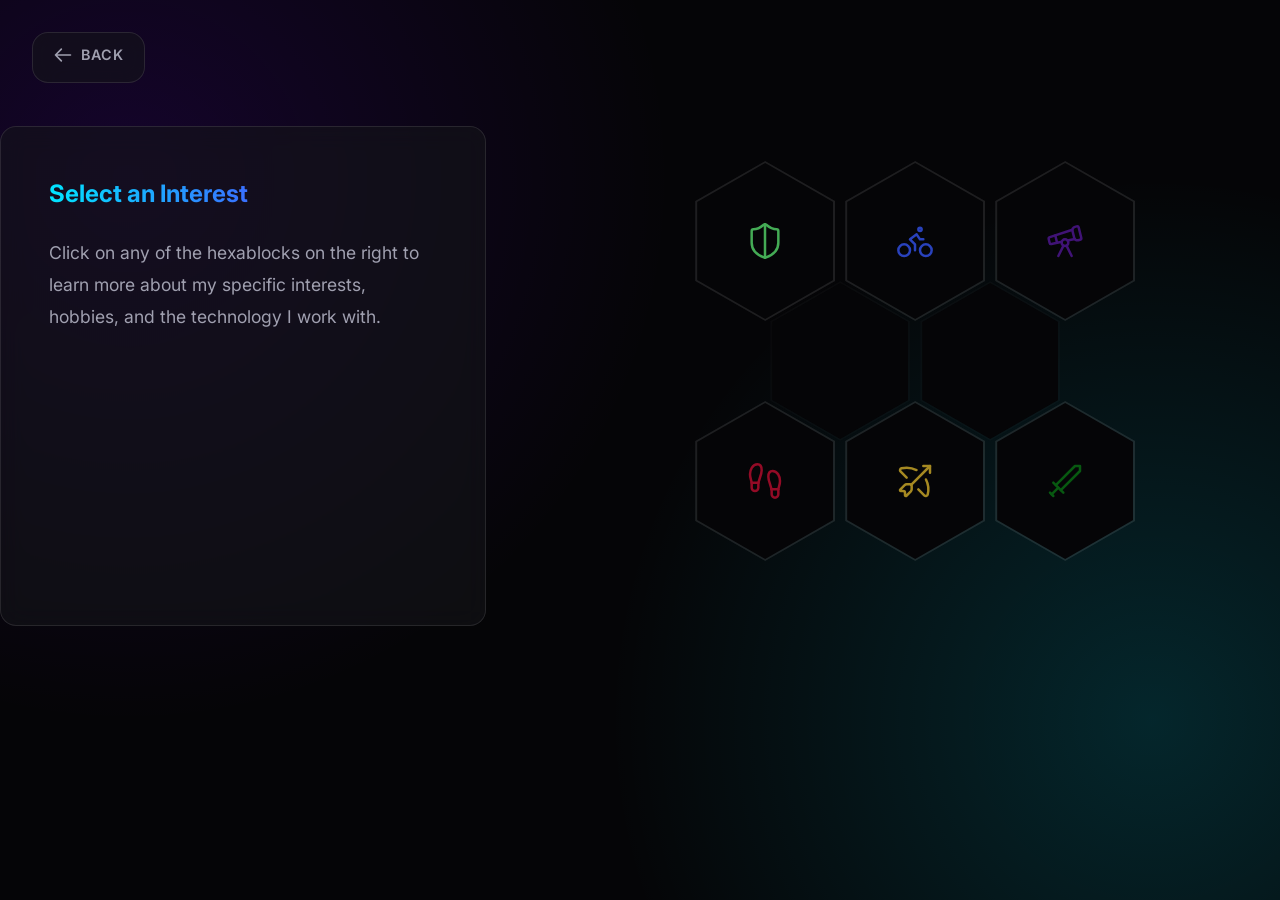
==== commit c8aa0e77: "More about me work Done:  - prep work  - info on about me page  - litte extra changes for project pl" ====
--- a/Assets/MoreAboutMe.html
+++ b/Assets/MoreAboutMe.html
@@ -91,11 +91,85 @@
                     </div>
                 </div>
 
+                <!-- Hexagon 3: Star gazing -->
+                <div class="hexagon hex-interactive" data-interest="stargazing">
+                    <div class="hex-content">
+                        <!-- telescope Icon -->
+                        <svg xmlns="http://www.w3.org/2000/svg" width="40" height="40" viewBox="0 0 24 24" fill="none"
+                            stroke="#401376" stroke-width="1.5" stroke-linecap="round" stroke-linejoin="round"
+                            class="lucide lucide-telescope-icon lucide-telescope">
+                            <path
+                                d="m10.065 12.493-6.18 1.318a.934.934 0 0 1-1.108-.702l-.537-2.15a1.07 1.07 0 0 1 .691-1.265l13.504-4.44" />
+                            <path d="m13.56 11.747 4.332-.924" />
+                            <path d="m16 21-3.105-6.21" />
+                            <path
+                                d="M16.485 5.94a2 2 0 0 1 1.455-2.425l1.09-.272a1 1 0 0 1 1.212.727l1.515 6.06a1 1 0 0 1-.727 1.213l-1.09.272a2 2 0 0 1-2.425-1.455z" />
+                            <path d="m6.158 8.633 1.114 4.456" />
+                            <path d="m8 21 3.105-6.21" />
+                            <circle cx="12" cy="13" r="2" />
+                        </svg>
+                    </div>
+                </div>
+
 
 
                 <!-- Hexagon center decoration (non-interactive) -->
                 <div class="hexagon hex-decorative">
                     <!-- Blank center or subtle glow -->
+                </div>
+
+                <!-- Hexagon center decoration (non-interactive) -->
+                <div class="hexagon hex-decorative">
+                    <!-- Blank center or subtle glow -->
+                </div>
+
+                <!-- Hexagon 4: Walking -->
+                <div class="hexagon hex-interactive" data-interest="walking">
+                    <div class="hex-content">
+                        <!-- Walking icon -->
+                        <svg xmlns="http://www.w3.org/2000/svg" width="40" height="40" viewBox="0 0 24 24" fill="none"
+                            stroke="#930b26" stroke-width="1.5" stroke-linecap="round" stroke-linejoin="round"
+                            class="lucide lucide-footprints-icon lucide-footprints">
+                            <path
+                                d="M4 16v-2.38C4 11.5 2.97 10.5 3 8c.03-2.72 1.49-6 4.5-6C9.37 2 10 3.8 10 5.5c0 3.11-2 5.66-2 8.68V16a2 2 0 1 1-4 0Z" />
+                            <path
+                                d="M20 20v-2.38c0-2.12 1.03-3.12 1-5.62-.03-2.72-1.49-6-4.5-6C14.63 6 14 7.8 14 9.5c0 3.11 2 5.66 2 8.68V20a2 2 0 1 0 4 0Z" />
+                            <path d="M16 17h4" />
+                            <path d="M4 13h4" />
+                        </svg>
+                    </div>
+                </div>
+
+                <!-- Hexagon 5: Shooting range -->
+                <div class="hexagon hex-interactive" data-interest="shootingsports">
+                    <div class="hex-content">
+                        <!-- Shooting range icon -->
+                        <svg xmlns="http://www.w3.org/2000/svg" width="40" height="40" viewBox="0 0 24 24" fill="none"
+                            stroke="#a58922" stroke-width="1.5" stroke-linecap="round" stroke-linejoin="round"
+                            class="lucide lucide-bow-arrow-icon lucide-bow-arrow">
+                            <path d="M17 3h4v4" />
+                            <path d="M18.575 11.082a13 13 0 0 1 1.048 9.027 1.17 1.17 0 0 1-1.914.597L14 17" />
+                            <path d="M7 10 3.29 6.29a1.17 1.17 0 0 1 .6-1.91 13 13 0 0 1 9.03 1.05" />
+                            <path
+                                d="M7 14a1.7 1.7 0 0 0-1.207.5l-2.646 2.646A.5.5 0 0 0 3.5 18H5a1 1 0 0 1 1 1v1.5a.5.5 0 0 0 .854.354L9.5 18.207A1.7 1.7 0 0 0 10 17v-2a1 1 0 0 0-1-1z" />
+                            <path d="M9.707 14.293 21 3" />
+                        </svg>
+                    </div>
+                </div>
+
+                <!-- Hexagon 6: Army -->
+                <div class="hexagon hex-interactive" data-interest="army">
+                    <div class="hex-content">
+                        <!-- Army icon -->
+                        <svg xmlns="http://www.w3.org/2000/svg" width="40" height="40" viewBox="0 0 24 24" fill="none"
+                            stroke="#085911" stroke-width="1.5" stroke-linecap="round" stroke-linejoin="round"
+                            class="lucide lucide-sword-icon lucide-sword">
+                            <path d="m11 19-6-6" />
+                            <path d="m5 21-2-2" />
+                            <path d="m8 16-4 4" />
+                            <path d="M9.5 17.5 21 6V3h-3L6.5 14.5" />
+                        </svg>
+                    </div>
                 </div>
 
             </div>
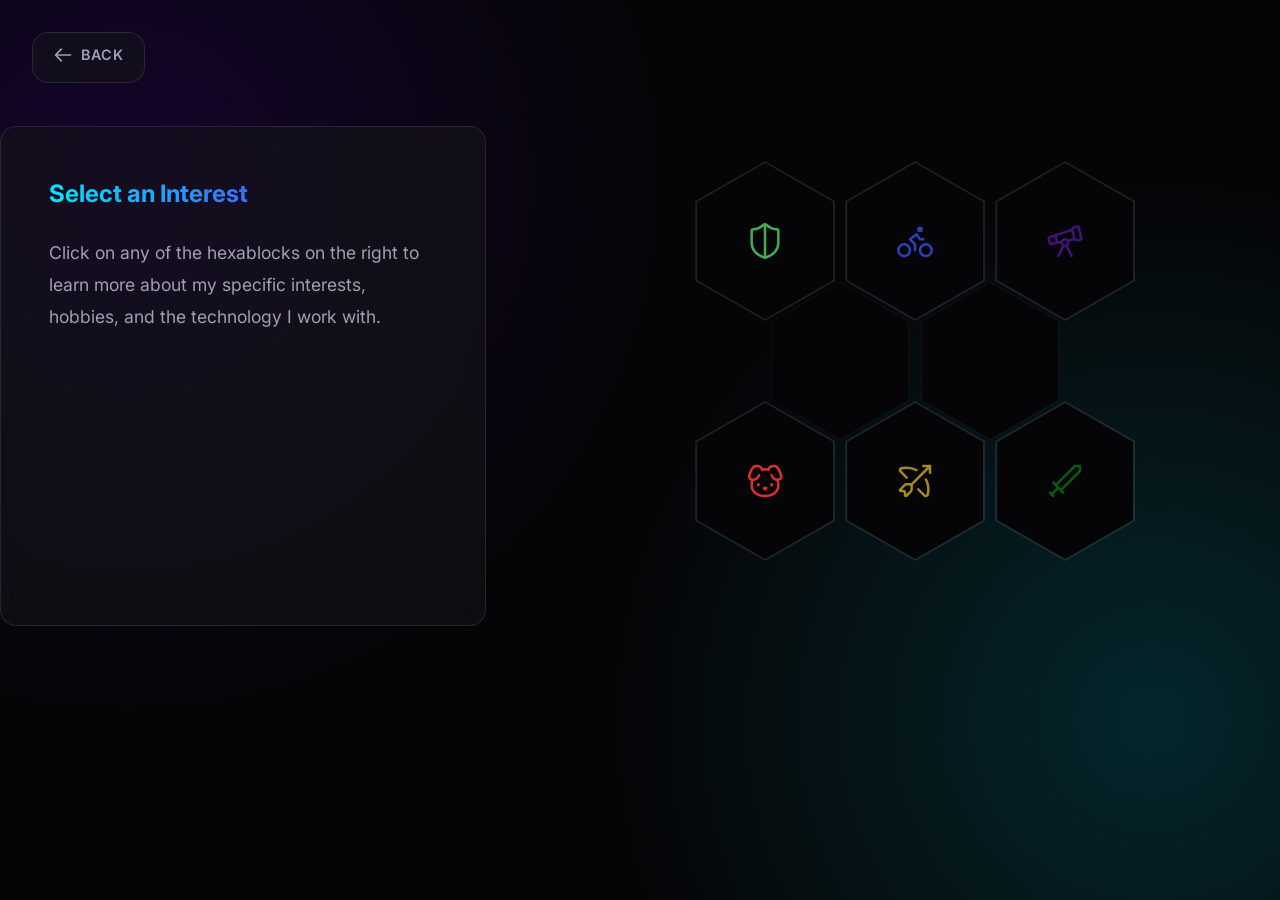
==== commit 30630852: "Change walking interest to dog interest" ====
--- a/Assets/MoreAboutMe.html
+++ b/Assets/MoreAboutMe.html
@@ -123,19 +123,20 @@
                     <!-- Blank center or subtle glow -->
                 </div>
 
-                <!-- Hexagon 4: Walking -->
-                <div class="hexagon hex-interactive" data-interest="walking">
+                <!-- Hexagon 4: Pet -->
+                <div class="hexagon hex-interactive" data-interest="pet">
                     <div class="hex-content">
                         <!-- Walking icon -->
                         <svg xmlns="http://www.w3.org/2000/svg" width="40" height="40" viewBox="0 0 24 24" fill="none"
-                            stroke="#930b26" stroke-width="1.5" stroke-linecap="round" stroke-linejoin="round"
-                            class="lucide lucide-footprints-icon lucide-footprints">
+                            stroke="#d93030" stroke-width="1.5" stroke-linecap="round" stroke-linejoin="round"
+                            class="lucide lucide-dog-icon lucide-dog">
+                            <path d="M11.25 16.25h1.5L12 17z" />
+                            <path d="M16 14v.5" />
                             <path
-                                d="M4 16v-2.38C4 11.5 2.97 10.5 3 8c.03-2.72 1.49-6 4.5-6C9.37 2 10 3.8 10 5.5c0 3.11-2 5.66-2 8.68V16a2 2 0 1 1-4 0Z" />
+                                d="M4.42 11.247A13.152 13.152 0 0 0 4 14.556C4 18.728 7.582 21 12 21s8-2.272 8-6.444a11.702 11.702 0 0 0-.493-3.309" />
+                            <path d="M8 14v.5" />
                             <path
-                                d="M20 20v-2.38c0-2.12 1.03-3.12 1-5.62-.03-2.72-1.49-6-4.5-6C14.63 6 14 7.8 14 9.5c0 3.11 2 5.66 2 8.68V20a2 2 0 1 0 4 0Z" />
-                            <path d="M16 17h4" />
-                            <path d="M4 13h4" />
+                                d="M8.5 8.5c-.384 1.05-1.083 2.028-2.344 2.5-1.931.722-3.576-.297-3.656-1-.113-.994 1.177-6.53 4-7 1.923-.321 3.651.845 3.651 2.235A7.497 7.497 0 0 1 14 5.277c0-1.39 1.844-2.598 3.767-2.277 2.823.47 4.113 6.006 4 7-.08.703-1.725 1.722-3.656 1-1.261-.472-1.855-1.45-2.239-2.5" />
                         </svg>
                     </div>
                 </div>
--- a/Assets/CSS/MoreAboutMe.CSS
+++ b/Assets/CSS/MoreAboutMe.CSS
@@ -55,11 +55,7 @@
 }
 
 .carousel-container.hidden {
-    opacity: 0;
-    pointer-events: none;
-    position: absolute;
-    /* Take out of flow when hidden so text doesn't look weird */
-    visibility: hidden;
+    display: none !important;
 }
 
 .carousel-track {
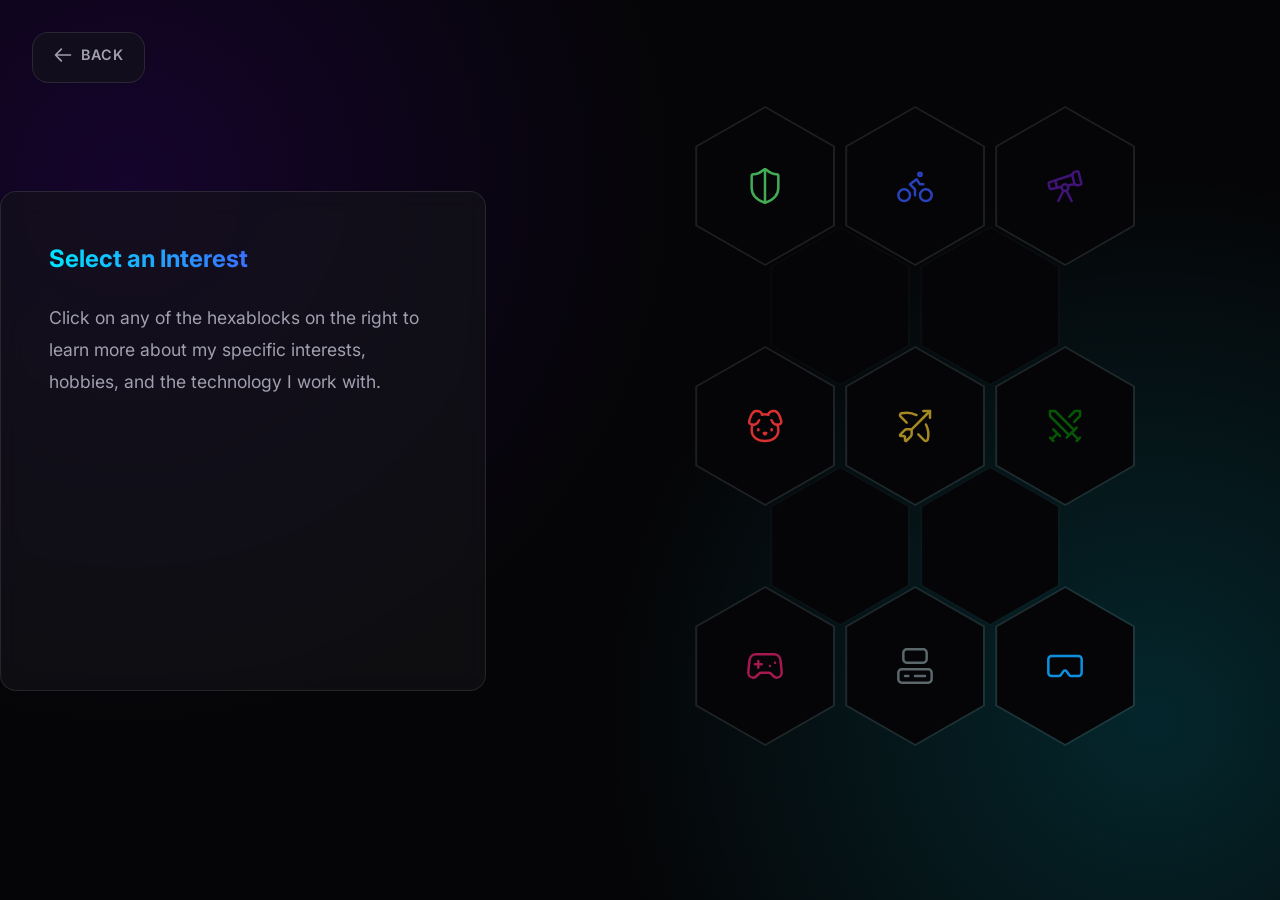
==== commit e4e24b40: "Pre Finish work Added:  - (AG)new interests: Games  - (AG)welcome message  - (AG)better button for p" ====
--- a/Assets/MoreAboutMe.html
+++ b/Assets/MoreAboutMe.html
@@ -163,12 +163,71 @@
                     <div class="hex-content">
                         <!-- Army icon -->
                         <svg xmlns="http://www.w3.org/2000/svg" width="40" height="40" viewBox="0 0 24 24" fill="none"
-                            stroke="#085911" stroke-width="1.5" stroke-linecap="round" stroke-linejoin="round"
-                            class="lucide lucide-sword-icon lucide-sword">
-                            <path d="m11 19-6-6" />
-                            <path d="m5 21-2-2" />
-                            <path d="m8 16-4 4" />
-                            <path d="M9.5 17.5 21 6V3h-3L6.5 14.5" />
+                            stroke="#075606" stroke-width="1.5" stroke-linecap="round" stroke-linejoin="round"
+                            class="lucide lucide-swords-icon lucide-swords">
+                            <polyline points="14.5 17.5 3 6 3 3 6 3 17.5 14.5" />
+                            <line x1="13" x2="19" y1="19" y2="13" />
+                            <line x1="16" x2="20" y1="16" y2="20" />
+                            <line x1="19" x2="21" y1="21" y2="19" />
+                            <polyline points="14.5 6.5 18 3 21 3 21 6 17.5 9.5" />
+                            <line x1="5" x2="9" y1="14" y2="18" />
+                            <line x1="7" x2="4" y1="17" y2="20" />
+                            <line x1="3" x2="5" y1="19" y2="21" />
+                        </svg>
+                    </div>
+                </div>
+
+                <!-- Hexagon center decoration (non-interactive) -->
+                <div class="hexagon hex-decorative">
+                    <!-- Blank center or subtle glow -->
+                </div>
+
+                <!-- Hexagon center decoration (non-interactive) -->
+                <div class="hexagon hex-decorative">
+                    <!-- Blank center or subtle glow -->
+                </div>
+
+                <!-- Hexagon 7: Console Gaming -->
+                <div class="hexagon hex-interactive" data-interest="consolegaming">
+                    <div class="hex-content">
+                        <!-- Console Gaming icon -->
+                        <svg xmlns="http://www.w3.org/2000/svg" width="40" height="40" viewBox="0 0 24 24" fill="none"
+                            stroke="#a51850" stroke-width="1.5" stroke-linecap="round" stroke-linejoin="round"
+                            class="lucide lucide-gamepad2-icon lucide-gamepad-2">
+                            <line x1="6" x2="10" y1="11" y2="11" />
+                            <line x1="8" x2="8" y1="9" y2="13" />
+                            <line x1="15" x2="15.01" y1="12" y2="12" />
+                            <line x1="18" x2="18.01" y1="10" y2="10" />
+                            <path
+                                d="M17.32 5H6.68a4 4 0 0 0-3.978 3.59c-.006.052-.01.101-.017.152C2.604 9.416 2 14.456 2 16a3 3 0 0 0 3 3c1 0 1.5-.5 2-1l1.414-1.414A2 2 0 0 1 9.828 16h4.344a2 2 0 0 1 1.414.586L17 18c.5.5 1 1 2 1a3 3 0 0 0 3-3c0-1.545-.604-6.584-.685-7.258-.007-.05-.011-.1-.017-.151A4 4 0 0 0 17.32 5z" />
+                        </svg>
+                    </div>
+                </div>
+
+                <!-- Hexagon 8: PC Gaming -->
+                <div class="hexagon hex-interactive" data-interest="pcgaming">
+                    <div class="hex-content">
+                        <!-- PC Gaming icon -->
+                        <svg xmlns="http://www.w3.org/2000/svg" width="40" height="40" viewBox="0 0 24 24" fill="none"
+                            stroke="#5b676b" stroke-width="1.5" stroke-linecap="round" stroke-linejoin="round"
+                            class="lucide lucide-computer-icon lucide-computer">
+                            <rect width="14" height="8" x="5" y="2" rx="2" />
+                            <rect width="20" height="8" x="2" y="14" rx="2" />
+                            <path d="M6 18h2" />
+                            <path d="M12 18h6" />
+                        </svg>
+                    </div>
+                </div>
+
+                <!-- Hexagon 9: VR Gaming -->
+                <div class="hexagon hex-interactive" data-interest="vrgaming">
+                    <div class="hex-content">
+                        <!-- VR Gaming icon -->
+                        <svg xmlns="http://www.w3.org/2000/svg" width="40" height="40" viewBox="0 0 24 24" fill="none"
+                            stroke="#0e90e1" stroke-width="1.5" stroke-linecap="round" stroke-linejoin="round"
+                            class="lucide lucide-rectangle-goggles-icon lucide-rectangle-goggles">
+                            <path
+                                d="M20 6a2 2 0 0 1 2 2v8a2 2 0 0 1-2 2h-4a2 2 0 0 1-1.6-.8l-1.6-2.13a1 1 0 0 0-1.6 0L9.6 17.2A2 2 0 0 1 8 18H4a2 2 0 0 1-2-2V8a2 2 0 0 1 2-2z" />
                         </svg>
                     </div>
                 </div>
